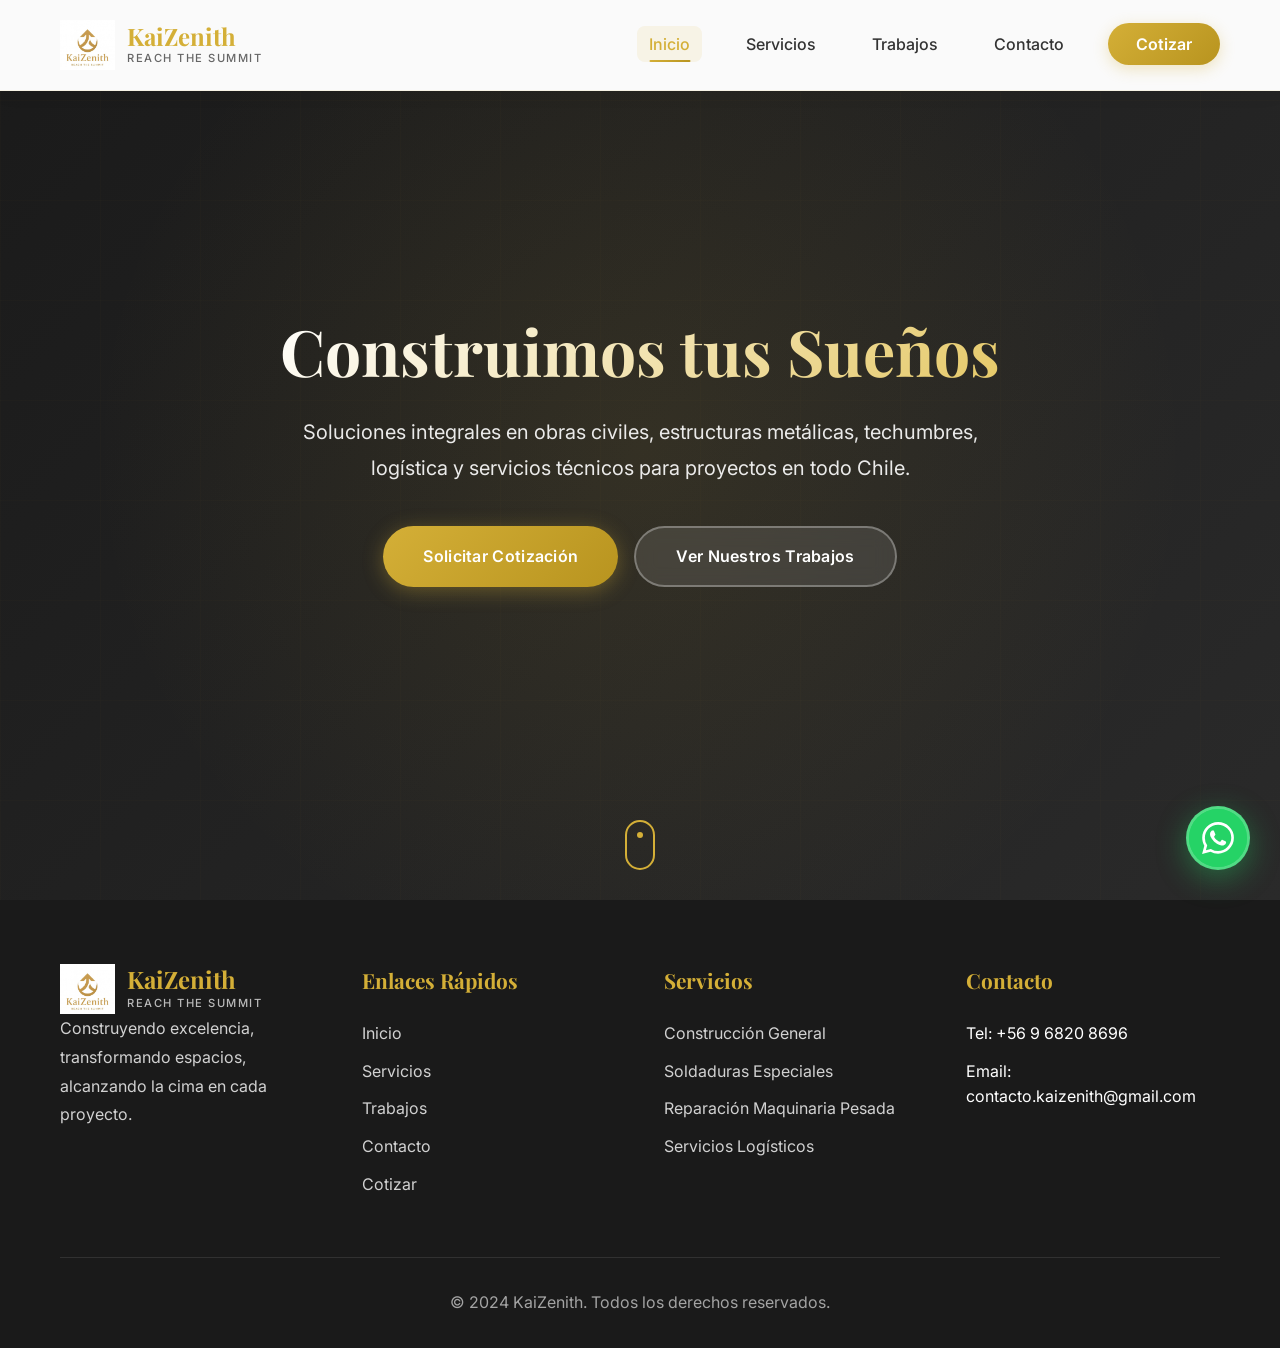
==== index.html @ ecff8c1c "Initial commit: Landing page completo para KaiZenith Spa" ====
<!DOCTYPE html>
<html lang="es">
<head>
    <meta charset="UTF-8">
    <meta name="viewport" content="width=device-width, initial-scale=1.0">
    <title>KaiZenith Spa - Inicio | REACH THE SUMMIT</title>
    <meta name="description" content="KaiZenith Spa: Expertos en construcción general, soldaduras especiales, reparación de maquinaria pesada y servicios logísticos. Alcanza la cima de la excelencia en cada proyecto.">
    <link rel="stylesheet" href="styles.css">
    <link rel="preconnect" href="https://fonts.googleapis.com">
    <link rel="preconnect" href="https://fonts.gstatic.com" crossorigin>
    <link href="https://fonts.googleapis.com/css2?family=Playfair+Display:wght@400;600;700&family=Inter:wght@300;400;500;600;700&display=swap" rel="stylesheet">
</head>
<body>
    <!-- Navegación -->
    <nav class="navbar">
        <div class="container">
            <div class="nav-content">
                <a href="index.html" class="logo-container">
                    <img src="logo.jpg" alt="KaiZenith Logo" class="logo-img">
                    <div class="logo-text">
                        <h1 class="logo-name">KaiZenith</h1>
                        <p class="logo-tagline">REACH THE SUMMIT</p>
                    </div>
                </a>
                <ul class="nav-menu" id="navMenu">
                    <li><a href="index.html" class="nav-link active">Inicio</a></li>
                    <li><a href="servicios.html" class="nav-link">Servicios</a></li>
                    <li><a href="trabajos.html" class="nav-link">Trabajos</a></li>
                    <li><a href="contacto.html" class="nav-link">Contacto</a></li>
                    <li><a href="cotizar.html" class="nav-link btn-nav">Cotizar</a></li>
                </ul>
                <button class="menu-toggle" id="menuToggle" aria-label="Toggle menu">
                    <span></span>
                    <span></span>
                    <span></span>
                </button>
            </div>
        </div>
    </nav>

    <!-- Hero Section -->
    <section id="inicio" class="hero">
        <div class="hero-overlay"></div>
        <div class="container">
            <div class="hero-content">
                <h2 class="hero-title">Construimos tus Sueños</h2>
                <p class="hero-subtitle">Soluciones integrales en obras civiles, estructuras metálicas, techumbres, logística y servicios técnicos para proyectos en todo Chile.</p>
                <div class="hero-buttons">
                    <a href="cotizar.html" class="btn btn-primary">Solicitar Cotización</a>
                    <a href="trabajos.html" class="btn btn-secondary">Ver Nuestros Trabajos</a>
                </div>
            </div>
        </div>
        <div class="scroll-indicator">
            <span></span>
        </div>
    </section>

    <!-- Footer -->
    <footer class="footer">
        <div class="container">
            <div class="footer-content">
                <div class="footer-section">
                    <a href="index.html" class="logo-container footer-logo">
                        <img src="logo.jpg" alt="KaiZenith Logo" class="logo-img">
                        <div class="logo-text">
                            <h3 class="logo-name">KaiZenith</h3>
                            <p class="logo-tagline">REACH THE SUMMIT</p>
                        </div>
                    </a>
                    <p>Construyendo excelencia, transformando espacios, alcanzando la cima en cada proyecto.</p>
                </div>
                <div class="footer-section">
                    <h4>Enlaces Rápidos</h4>
                    <ul>
                        <li><a href="index.html">Inicio</a></li>
                        <li><a href="servicios.html">Servicios</a></li>
                        <li><a href="trabajos.html">Trabajos</a></li>
                        <li><a href="contacto.html">Contacto</a></li>
                        <li><a href="cotizar.html">Cotizar</a></li>
                    </ul>
                </div>
                <div class="footer-section">
                    <h4>Servicios</h4>
                    <ul>
                        <li><a href="servicios.html">Construcción General</a></li>
                        <li><a href="servicios.html">Soldaduras Especiales</a></li>
                        <li><a href="servicios.html">Reparación Maquinaria Pesada</a></li>
                        <li><a href="servicios.html">Servicios Logísticos</a></li>
                    </ul>
                </div>
                <div class="footer-section">
                    <h4>Contacto</h4>
                    <ul>
                        <li>Tel: +56 9 6820 8696</li>
                        <li>Email: contacto.kaizenith@gmail.com</li>
                    </ul>
                </div>
            </div>
            <div class="footer-bottom">
                <p>&copy; 2024 KaiZenith. Todos los derechos reservados.</p>
            </div>
        </div>
    </footer>

    <!-- Botón flotante de WhatsApp -->
    <a href="#" id="whatsappBtn" class="whatsapp-btn" aria-label="Contactar por WhatsApp" target="_blank">
        <svg viewBox="0 0 24 24" fill="currentColor">
            <path d="M17.472 14.382c-.297-.149-1.758-.867-2.03-.967-.273-.099-.471-.148-.67.15-.197.297-.767.966-.94 1.164-.173.199-.347.223-.644.075-.297-.15-1.255-.463-2.39-1.475-.883-.788-1.48-1.761-1.653-2.059-.173-.297-.018-.458.13-.606.134-.133.298-.347.446-.52.149-.174.198-.298.298-.497.099-.198.05-.371-.025-.52-.075-.149-.669-1.612-.916-2.207-.242-.579-.487-.5-.669-.51-.173-.008-.371-.01-.57-.01-.198 0-.52.074-.792.372-.272.297-1.04 1.016-1.04 2.479 0 1.462 1.065 2.875 1.213 3.074.149.198 2.096 3.2 5.077 4.487.709.306 1.262.489 1.694.625.712.227 1.36.195 1.871.118.571-.085 1.758-.719 2.006-1.413.248-.694.248-1.289.173-1.413-.074-.124-.272-.198-.57-.347m-5.421 7.403h-.004a9.87 9.87 0 01-5.031-1.378l-.361-.214-3.741.982.998-3.648-.235-.374a9.86 9.86 0 01-1.51-5.26c.001-5.45 4.436-9.884 9.888-9.884 2.64 0 5.122 1.03 6.988 2.898a9.825 9.825 0 012.893 6.994c-.003 5.45-4.437 9.884-9.885 9.884m8.413-18.297A11.815 11.815 0 0012.05 0C5.495 0 .16 5.335.157 11.892c0 2.096.547 4.142 1.588 5.945L.057 24l6.305-1.654a11.882 11.882 0 005.683 1.448h.005c6.554 0 11.89-5.335 11.893-11.893a11.821 11.821 0 00-3.48-8.413Z"/>
        </svg>
        <span class="whatsapp-tooltip">Escríbenos por WhatsApp</span>
    </a>

    <script src="script.js"></script>
</body>
</html>
---- styles.css ----
/* ============================================
   VARIABLES Y RESET
   ============================================ */
:root {
    --color-primary: #D4AF37;
    --color-primary-dark: #B8941F;
    --color-primary-light: #E5C866;
    --color-secondary: #1a1a1a;
    --color-text: #333333;
    --color-text-light: #666666;
    --color-bg: #ffffff;
    --color-bg-light: #f8f8f8;
    --color-bg-dark: #2a2a2a;
    --color-border: #e0e0e0;
    --shadow-sm: 0 2px 8px rgba(0, 0, 0, 0.08);
    --shadow-md: 0 4px 16px rgba(0, 0, 0, 0.12);
    --shadow-lg: 0 8px 32px rgba(0, 0, 0, 0.16);
    --transition: all 0.3s cubic-bezier(0.4, 0, 0.2, 1);
    --gradient-gold: linear-gradient(135deg, #D4AF37 0%, #B8941F 100%);
    --gradient-overlay: linear-gradient(135deg, rgba(212, 175, 55, 0.95) 0%, rgba(184, 148, 31, 0.95) 100%);
}

* {
    margin: 0;
    padding: 0;
    box-sizing: border-box;
}

html {
    scroll-behavior: smooth;
}

body {
    font-family: 'Inter', -apple-system, BlinkMacSystemFont, 'Segoe UI', sans-serif;
    color: var(--color-text);
    line-height: 1.6;
    overflow-x: hidden;
}

.container {
    max-width: 1200px;
    margin: 0 auto;
    padding: 0 20px;
}

/* ============================================
   NAVEGACIÓN
   ============================================ */
.navbar {
    position: fixed;
    top: 0;
    left: 0;
    right: 0;
    background: rgba(255, 255, 255, 0.98);
    backdrop-filter: blur(20px) saturate(180%);
    -webkit-backdrop-filter: blur(20px) saturate(180%);
    box-shadow: 0 2px 20px rgba(0, 0, 0, 0.05);
    z-index: 1000;
    transition: all 0.4s cubic-bezier(0.4, 0, 0.2, 1);
    border-bottom: 1px solid rgba(212, 175, 55, 0.1);
}

.navbar.scrolled {
    box-shadow: 0 4px 30px rgba(0, 0, 0, 0.1);
    background: rgba(255, 255, 255, 0.99);
    border-bottom-color: rgba(212, 175, 55, 0.15);
}

.nav-content {
    display: flex;
    justify-content: space-between;
    align-items: center;
    padding: 1.25rem 0;
    transition: var(--transition);
}

.logo-container {
    display: flex;
    align-items: center;
    gap: 12px;
    text-decoration: none;
    color: inherit;
}

.logo-img {
    height: 50px;
    width: auto;
    object-fit: contain;
}

.logo-text {
    display: flex;
    flex-direction: column;
}

.logo-name {
    font-family: 'Playfair Display', serif;
    font-size: 1.5rem;
    font-weight: 700;
    color: var(--color-primary);
    line-height: 1.2;
    margin: 0;
}

.logo-tagline {
    font-size: 0.7rem;
    font-weight: 500;
    letter-spacing: 1.5px;
    color: var(--color-text-light);
    margin: 0;
    text-transform: uppercase;
}

.nav-menu {
    display: flex;
    list-style: none;
    gap: 2rem;
    align-items: center;
}

.nav-link {
    text-decoration: none;
    color: var(--color-text);
    font-weight: 500;
    transition: all 0.3s cubic-bezier(0.4, 0, 0.2, 1);
    position: relative;
    padding: 0.5rem 0.75rem;
    border-radius: 8px;
}

.nav-link.active {
    color: var(--color-primary);
    background: rgba(212, 175, 55, 0.1);
}

.nav-link.active::before {
    width: calc(100% - 1.5rem);
}

.nav-link::before {
    content: '';
    position: absolute;
    bottom: 0;
    left: 50%;
    transform: translateX(-50%);
    width: 0;
    height: 2px;
    background: var(--gradient-gold);
    transition: all 0.3s cubic-bezier(0.4, 0, 0.2, 1);
    border-radius: 2px;
}

.nav-link:hover {
    color: var(--color-primary);
    background: rgba(212, 175, 55, 0.05);
}

.nav-link:hover::before {
    width: calc(100% - 1.5rem);
}

.btn-nav {
    background: var(--gradient-gold);
    color: white !important;
    padding: 0.7rem 1.75rem !important;
    border-radius: 50px;
    font-weight: 600;
    box-shadow: 0 4px 15px rgba(212, 175, 55, 0.3);
    position: relative;
    overflow: hidden;
}

.btn-nav::before {
    content: '';
    position: absolute;
    top: 50%;
    left: 50%;
    width: 0;
    height: 0;
    border-radius: 50%;
    background: rgba(255, 255, 255, 0.2);
    transform: translate(-50%, -50%);
    transition: width 0.6s, height 0.6s;
}

.btn-nav:hover::before {
    width: 300px;
    height: 300px;
}

.btn-nav::after {
    display: none;
}

.btn-nav:hover {
    transform: translateY(-2px);
    box-shadow: 0 6px 25px rgba(212, 175, 55, 0.4);
}

.menu-toggle {
    display: none;
    flex-direction: column;
    gap: 6px;
    background: none;
    border: none;
    cursor: pointer;
    padding: 8px;
    border-radius: 8px;
    transition: all 0.3s ease;
}

.menu-toggle:hover {
    background: rgba(212, 175, 55, 0.1);
}

.menu-toggle.active span:nth-child(1) {
    transform: rotate(45deg) translate(8px, 8px);
}

.menu-toggle.active span:nth-child(2) {
    opacity: 0;
}

.menu-toggle.active span:nth-child(3) {
    transform: rotate(-45deg) translate(7px, -7px);
}

.menu-toggle span {
    width: 28px;
    height: 3px;
    background: var(--color-text);
    border-radius: 3px;
    transition: all 0.3s cubic-bezier(0.4, 0, 0.2, 1);
    transform-origin: center;
}

/* ============================================
   HERO SECTION
   ============================================ */
.hero {
    position: relative;
    min-height: 100vh;
    display: flex;
    align-items: center;
    justify-content: center;
    background: linear-gradient(135deg, #1a1a1a 0%, #2a2a2a 100%);
    color: white;
    text-align: center;
    padding-top: 80px;
    overflow: hidden;
}

.hero::before {
    content: '';
    position: absolute;
    top: 0;
    left: 0;
    right: 0;
    bottom: 0;
    background: url('data:image/svg+xml,<svg width="100" height="100" xmlns="http://www.w3.org/2000/svg"><defs><pattern id="grid" width="100" height="100" patternUnits="userSpaceOnUse"><path d="M 100 0 L 0 0 0 100" fill="none" stroke="rgba(212,175,55,0.1)" stroke-width="1"/></pattern></defs><rect width="100" height="100" fill="url(%23grid)"/></svg>');
    opacity: 0.3;
}

.hero-overlay {
    position: absolute;
    top: 0;
    left: 0;
    right: 0;
    bottom: 0;
    background: radial-gradient(circle at center, rgba(212, 175, 55, 0.1) 0%, transparent 70%);
}

.hero-content {
    position: relative;
    z-index: 2;
    max-width: 800px;
    padding: 2rem;
}

.hero-title {
    font-family: 'Playfair Display', serif;
    font-size: clamp(2.5rem, 5vw, 4.5rem);
    font-weight: 700;
    margin-bottom: 1.5rem;
    background: linear-gradient(135deg, #ffffff 0%, var(--color-primary-light) 100%);
    -webkit-background-clip: text;
    -webkit-text-fill-color: transparent;
    background-clip: text;
    line-height: 1.2;
}

.hero-subtitle {
    font-size: clamp(1rem, 2vw, 1.25rem);
    margin-bottom: 2.5rem;
    color: rgba(255, 255, 255, 0.9);
    line-height: 1.8;
}

.hero-buttons {
    display: flex;
    gap: 1rem;
    justify-content: center;
    flex-wrap: wrap;
}

.scroll-indicator {
    position: absolute;
    bottom: 30px;
    left: 50%;
    transform: translateX(-50%);
    z-index: 2;
}

.scroll-indicator span {
    display: block;
    width: 30px;
    height: 50px;
    border: 2px solid var(--color-primary);
    border-radius: 25px;
    position: relative;
}

.scroll-indicator span::before {
    content: '';
    position: absolute;
    top: 10px;
    left: 50%;
    transform: translateX(-50%);
    width: 6px;
    height: 6px;
    background: var(--color-primary);
    border-radius: 50%;
    animation: scroll 2s infinite;
}

@keyframes scroll {
    0% {
        opacity: 1;
        transform: translateX(-50%) translateY(0);
    }
    100% {
        opacity: 0;
        transform: translateX(-50%) translateY(20px);
    }
}

/* ============================================
   BOTONES
   ============================================ */
.btn {
    display: inline-flex;
    align-items: center;
    justify-content: center;
    gap: 0.5rem;
    padding: 1rem 2.5rem;
    border-radius: 50px;
    text-decoration: none;
    font-weight: 600;
    transition: all 0.4s cubic-bezier(0.4, 0, 0.2, 1);
    border: none;
    cursor: pointer;
    font-size: 1rem;
    font-family: inherit;
    position: relative;
    overflow: hidden;
    letter-spacing: 0.3px;
}

.btn-primary {
    background: var(--gradient-gold);
    color: white;
    box-shadow: 0 4px 20px rgba(212, 175, 55, 0.35);
}

.btn-primary::before {
    content: '';
    position: absolute;
    top: 50%;
    left: 50%;
    width: 0;
    height: 0;
    border-radius: 50%;
    background: rgba(255, 255, 255, 0.25);
    transform: translate(-50%, -50%);
    transition: width 0.6s, height 0.6s;
}

.btn-primary:hover::before {
    width: 400px;
    height: 400px;
}

.btn-primary:hover {
    transform: translateY(-4px);
    box-shadow: 0 8px 30px rgba(212, 175, 55, 0.45);
}

.btn-primary:active {
    transform: translateY(-2px);
    box-shadow: 0 4px 20px rgba(212, 175, 55, 0.35);
}

.btn-secondary {
    background: rgba(255, 255, 255, 0.1);
    color: white;
    border: 2px solid rgba(255, 255, 255, 0.3);
    backdrop-filter: blur(10px);
}

.btn-secondary::before {
    content: '';
    position: absolute;
    top: 0;
    left: -100%;
    width: 100%;
    height: 100%;
    background: linear-gradient(90deg, transparent, rgba(255, 255, 255, 0.2), transparent);
    transition: left 0.5s;
}

.btn-secondary:hover::before {
    left: 100%;
}

.btn-secondary:hover {
    background: rgba(255, 255, 255, 0.95);
    color: var(--color-secondary);
    border-color: white;
    transform: translateY(-3px);
    box-shadow: 0 8px 25px rgba(0, 0, 0, 0.15);
}

/* ============================================
   SECCIONES GENERALES
   ============================================ */
section {
    padding: 5rem 0;
}

.section-header {
    text-align: center;
    margin-bottom: 4rem;
}

.section-title {
    font-family: 'Playfair Display', serif;
    font-size: clamp(2rem, 4vw, 3rem);
    font-weight: 700;
    color: var(--color-secondary);
    margin-bottom: 1rem;
    position: relative;
    display: inline-block;
}

.section-title::after {
    content: '';
    position: absolute;
    bottom: -10px;
    left: 50%;
    transform: translateX(-50%);
    width: 60px;
    height: 4px;
    background: var(--gradient-gold);
    border-radius: 2px;
}

.section-subtitle {
    font-size: 1.1rem;
    color: var(--color-text-light);
    max-width: 600px;
    margin: 1.5rem auto 0;
}

/* ============================================
   SERVICIOS
   ============================================ */
.servicios {
    background: var(--color-bg-light);
}

.servicios-grid {
    display: grid;
    grid-template-columns: repeat(auto-fit, minmax(300px, 1fr));
    gap: 2rem;
}

.servicio-card {
    background: white;
    padding: 2.5rem;
    border-radius: 20px;
    text-align: center;
    transition: all 0.4s cubic-bezier(0.4, 0, 0.2, 1);
    box-shadow: 0 2px 15px rgba(0, 0, 0, 0.08);
    border: 1px solid rgba(212, 175, 55, 0.1);
    position: relative;
    overflow: hidden;
}

.servicio-card::before {
    content: '';
    position: absolute;
    top: 0;
    left: 0;
    right: 0;
    height: 4px;
    background: var(--gradient-gold);
    transform: scaleX(0);
    transform-origin: left;
    transition: transform 0.4s cubic-bezier(0.4, 0, 0.2, 1);
}

.servicio-card:hover::before {
    transform: scaleX(1);
}

.servicio-card:hover {
    transform: translateY(-10px) scale(1.02);
    box-shadow: 0 12px 40px rgba(212, 175, 55, 0.2);
    border-color: var(--color-primary);
}

.servicio-icon {
    width: 90px;
    height: 90px;
    margin: 0 auto 1.5rem;
    background: var(--gradient-gold);
    border-radius: 50%;
    display: flex;
    align-items: center;
    justify-content: center;
    color: white;
    box-shadow: 0 8px 25px rgba(212, 175, 55, 0.3);
    transition: all 0.4s cubic-bezier(0.4, 0, 0.2, 1);
    position: relative;
}

.servicio-card:hover .servicio-icon {
    transform: scale(1.1) rotate(5deg);
    box-shadow: 0 12px 35px rgba(212, 175, 55, 0.4);
}

.servicio-icon svg {
    width: 40px;
    height: 40px;
}

.servicio-card h3 {
    font-family: 'Playfair Display', serif;
    font-size: 1.5rem;
    margin-bottom: 1rem;
    color: var(--color-secondary);
}

.servicio-card p {
    color: var(--color-text-light);
    line-height: 1.8;
}

/* ============================================
   TRABAJOS / GALERÍA
   ============================================ */
.trabajos {
    background: white;
}

.gallery-filters {
    display: flex;
    justify-content: center;
    gap: 1rem;
    margin-bottom: 3rem;
    flex-wrap: wrap;
}

.filter-btn {
    padding: 0.875rem 2rem;
    background: white;
    border: 2px solid var(--color-border);
    border-radius: 50px;
    font-weight: 500;
    cursor: pointer;
    transition: all 0.3s cubic-bezier(0.4, 0, 0.2, 1);
    color: var(--color-text);
    font-family: inherit;
    font-size: 0.95rem;
    position: relative;
    overflow: hidden;
}

.filter-btn::before {
    content: '';
    position: absolute;
    top: 50%;
    left: 50%;
    width: 0;
    height: 0;
    border-radius: 50%;
    background: var(--gradient-gold);
    transform: translate(-50%, -50%);
    transition: width 0.4s, height 0.4s;
    z-index: -1;
}

.filter-btn:hover::before,
.filter-btn.active::before {
    width: 300px;
    height: 300px;
}

.filter-btn:hover,
.filter-btn.active {
    border-color: var(--color-primary);
    color: white;
    transform: translateY(-3px);
    box-shadow: 0 6px 20px rgba(212, 175, 55, 0.3);
}

.gallery-grid {
    display: grid;
    grid-template-columns: repeat(auto-fill, minmax(320px, 1fr));
    gap: 1.5rem;
}

.gallery-item {
    position: relative;
    aspect-ratio: 4/3;
    border-radius: 16px;
    overflow: hidden;
    cursor: pointer;
    box-shadow: 0 4px 20px rgba(0, 0, 0, 0.1);
    transition: all 0.4s cubic-bezier(0.4, 0, 0.2, 1);
    border: 2px solid transparent;
}

.gallery-item:hover {
    transform: translateY(-8px) scale(1.02);
    box-shadow: 0 12px 40px rgba(212, 175, 55, 0.25);
    border-color: var(--color-primary);
}

.gallery-item img {
    width: 100%;
    height: 100%;
    object-fit: cover;
    transition: var(--transition);
}

.gallery-item:hover img {
    transform: scale(1.1);
}

.gallery-image-placeholder {
    width: 100%;
    height: 100%;
    background: linear-gradient(135deg, #f5f5f5 0%, #e8e8e8 100%);
    display: flex;
    flex-direction: column;
    align-items: center;
    justify-content: center;
    color: var(--color-text-light);
    text-align: center;
    padding: 2rem;
    border: 2px dashed rgba(212, 175, 55, 0.3);
    transition: all 0.3s ease;
}

.gallery-item:hover .gallery-image-placeholder {
    border-color: rgba(212, 175, 55, 0.5);
    background: linear-gradient(135deg, #fafafa 0%, #f0f0f0 100%);
}

.gallery-image-placeholder p {
    font-weight: 600;
    margin-bottom: 0.5rem;
    color: var(--color-text);
}

.gallery-image-placeholder small {
    font-size: 0.85rem;
}

.gallery-overlay {
    position: absolute;
    top: 0;
    left: 0;
    right: 0;
    bottom: 0;
    background: linear-gradient(135deg, rgba(212, 175, 55, 0.95) 0%, rgba(184, 148, 31, 0.95) 100%);
    display: flex;
    flex-direction: column;
    align-items: center;
    justify-content: center;
    opacity: 0;
    transition: all 0.4s cubic-bezier(0.4, 0, 0.2, 1);
    color: white;
    text-align: center;
    padding: 2rem;
    backdrop-filter: blur(2px);
}

.gallery-item:hover .gallery-overlay {
    opacity: 1;
}

.gallery-overlay h4 {
    font-family: 'Playfair Display', serif;
    font-size: 1.5rem;
    margin-bottom: 0.5rem;
}

.gallery-overlay p {
    font-size: 1rem;
    opacity: 0.9;
}

/* ============================================
   MODAL
   ============================================ */
.modal {
    display: none;
    position: fixed;
    z-index: 2000;
    left: 0;
    top: 0;
    width: 100%;
    height: 100%;
    background: rgba(0, 0, 0, 0.95);
    backdrop-filter: blur(5px);
}

.modal.active {
    display: flex;
    align-items: center;
    justify-content: center;
}

.modal-content {
    max-width: 90%;
    max-height: 90%;
    object-fit: contain;
    border-radius: 8px;
    animation: modalFadeIn 0.3s ease;
}

@keyframes modalFadeIn {
    from {
        opacity: 0;
        transform: scale(0.9);
    }
    to {
        opacity: 1;
        transform: scale(1);
    }
}

.modal-close {
    position: absolute;
    top: 30px;
    right: 40px;
    color: white;
    font-size: 3rem;
    font-weight: 300;
    cursor: pointer;
    transition: var(--transition);
    z-index: 2001;
    width: 50px;
    height: 50px;
    display: flex;
    align-items: center;
    justify-content: center;
    border-radius: 50%;
    background: rgba(255, 255, 255, 0.1);
}

.modal-close:hover {
    background: rgba(255, 255, 255, 0.2);
    transform: rotate(90deg);
}

.modal-caption {
    position: absolute;
    bottom: 30px;
    left: 50%;
    transform: translateX(-50%);
    color: white;
    font-size: 1.1rem;
    text-align: center;
    background: rgba(0, 0, 0, 0.5);
    padding: 0.75rem 1.5rem;
    border-radius: 50px;
}

/* ============================================
   FORMULARIOS
   ============================================ */
.cotizar,
.contacto {
    background: var(--color-bg-light);
}

.form-container {
    max-width: 800px;
    margin: 0 auto;
    background: white;
    padding: 3.5rem;
    border-radius: 24px;
    box-shadow: 0 8px 40px rgba(0, 0, 0, 0.1);
    border: 1px solid rgba(212, 175, 55, 0.1);
    position: relative;
    overflow: hidden;
}

.form-container::before {
    content: '';
    position: absolute;
    top: 0;
    left: 0;
    right: 0;
    height: 5px;
    background: var(--gradient-gold);
}

.form-header {
    text-align: center;
    margin-bottom: 2.5rem;
}

.form {
    display: flex;
    flex-direction: column;
    gap: 1.5rem;
}

.form-row {
    display: grid;
    grid-template-columns: repeat(auto-fit, minmax(250px, 1fr));
    gap: 1.5rem;
}

.form-group {
    display: flex;
    flex-direction: column;
}

.form-group label {
    margin-bottom: 0.5rem;
    font-weight: 600;
    color: var(--color-secondary);
    font-size: 0.95rem;
}

.form-group input,
.form-group select,
.form-group textarea {
    padding: 1rem 1.5rem;
    border: 2px solid var(--color-border);
    border-radius: 12px;
    font-family: inherit;
    font-size: 1rem;
    transition: all 0.3s cubic-bezier(0.4, 0, 0.2, 1);
    background: #fafafa;
    color: var(--color-text);
}

.form-group input:hover,
.form-group select:hover,
.form-group textarea:hover {
    border-color: rgba(212, 175, 55, 0.3);
    background: white;
}

.form-group input:focus,
.form-group select:focus,
.form-group textarea:focus {
    outline: none;
    border-color: var(--color-primary);
    background: white;
    box-shadow: 0 0 0 4px rgba(212, 175, 55, 0.1), 0 4px 15px rgba(212, 175, 55, 0.1);
    transform: translateY(-2px);
}

.form-group textarea {
    resize: vertical;
    min-height: 120px;
}

.btn-submit {
    width: 100%;
    margin-top: 1.5rem;
    padding: 1.25rem 2rem;
    font-size: 1.1rem;
    font-weight: 700;
    letter-spacing: 0.5px;
    text-transform: uppercase;
    box-shadow: 0 6px 25px rgba(212, 175, 55, 0.35);
}

.btn-submit:hover {
    transform: translateY(-4px);
    box-shadow: 0 10px 35px rgba(212, 175, 55, 0.45);
}

/* ============================================
   CONTACTO
   ============================================ */
.contacto-grid {
    display: grid;
    grid-template-columns: 1fr 1.2fr;
    gap: 4rem;
    align-items: start;
}

.contacto-info {
    background: white;
    padding: 3.5rem;
    border-radius: 24px;
    box-shadow: 0 8px 40px rgba(0, 0, 0, 0.1);
    border: 1px solid rgba(212, 175, 55, 0.1);
    position: relative;
    overflow: hidden;
}

.contacto-info::before {
    content: '';
    position: absolute;
    top: 0;
    left: 0;
    right: 0;
    height: 5px;
    background: var(--gradient-gold);
}

.contacto-details {
    margin-top: 2.5rem;
    display: flex;
    flex-direction: column;
    gap: 2rem;
}

.contacto-item {
    display: flex;
    gap: 1.5rem;
    align-items: flex-start;
}

.contacto-icon {
    width: 60px;
    height: 60px;
    background: var(--gradient-gold);
    border-radius: 16px;
    display: flex;
    align-items: center;
    justify-content: center;
    color: white;
    flex-shrink: 0;
    box-shadow: 0 6px 20px rgba(212, 175, 55, 0.3);
    transition: all 0.3s cubic-bezier(0.4, 0, 0.2, 1);
}

.contacto-item:hover .contacto-icon {
    transform: scale(1.1) rotate(5deg);
    box-shadow: 0 8px 25px rgba(212, 175, 55, 0.4);
}

.contacto-icon svg {
    width: 24px;
    height: 24px;
}

.contacto-item h4 {
    font-family: 'Playfair Display', serif;
    font-size: 1.2rem;
    margin-bottom: 0.5rem;
    color: var(--color-secondary);
}

.contacto-item p {
    color: var(--color-text-light);
    margin: 0;
}

/* ============================================
   FOOTER
   ============================================ */
.footer {
    background: var(--color-secondary);
    color: white;
    padding: 4rem 0 2rem;
}

.footer-content {
    display: grid;
    grid-template-columns: repeat(auto-fit, minmax(250px, 1fr));
    gap: 3rem;
    margin-bottom: 3rem;
}

.footer-section h4 {
    font-family: 'Playfair Display', serif;
    font-size: 1.3rem;
    margin-bottom: 1.5rem;
    color: var(--color-primary);
}

.footer-section p {
    color: rgba(255, 255, 255, 0.8);
    line-height: 1.8;
}

.footer-section ul {
    list-style: none;
}

.footer-section ul li {
    margin-bottom: 0.75rem;
}

.footer-section ul li a {
    color: rgba(255, 255, 255, 0.8);
    text-decoration: none;
    transition: var(--transition);
}

.footer-section ul li a:hover {
    color: var(--color-primary);
    padding-left: 5px;
}

.footer-logo .logo-name {
    color: var(--color-primary);
}

.footer-logo .logo-tagline {
    color: rgba(255, 255, 255, 0.7);
}

.footer-bottom {
    text-align: center;
    padding-top: 2rem;
    border-top: 1px solid rgba(255, 255, 255, 0.1);
    color: rgba(255, 255, 255, 0.6);
}

/* ============================================
   WHATSAPP BUTTON
   ============================================ */
.whatsapp-btn {
    position: fixed;
    bottom: 30px;
    right: 30px;
    width: 64px;
    height: 64px;
    background: #25D366;
    border-radius: 50%;
    display: flex;
    align-items: center;
    justify-content: center;
    box-shadow: 0 8px 30px rgba(37, 211, 102, 0.4);
    z-index: 999;
    transition: all 0.4s cubic-bezier(0.4, 0, 0.2, 1);
    text-decoration: none;
    color: white;
    border: 3px solid rgba(255, 255, 255, 0.2);
}

.whatsapp-btn::before {
    content: '';
    position: absolute;
    width: 100%;
    height: 100%;
    border-radius: 50%;
    background: #25D366;
    animation: pulse 2s infinite;
    z-index: -1;
}

@keyframes pulse {
    0% {
        transform: scale(1);
        opacity: 1;
    }
    100% {
        transform: scale(1.5);
        opacity: 0;
    }
}

.whatsapp-btn:hover {
    transform: scale(1.15) rotate(5deg);
    box-shadow: 0 12px 40px rgba(37, 211, 102, 0.5);
    border-color: rgba(255, 255, 255, 0.4);
}

.whatsapp-btn svg {
    width: 32px;
    height: 32px;
}

.whatsapp-tooltip {
    position: absolute;
    right: 70px;
    background: var(--color-secondary);
    color: white;
    padding: 0.5rem 1rem;
    border-radius: 8px;
    font-size: 0.85rem;
    white-space: nowrap;
    opacity: 0;
    pointer-events: none;
    transition: var(--transition);
}

.whatsapp-btn:hover .whatsapp-tooltip {
    opacity: 1;
    right: 75px;
}

.whatsapp-tooltip::after {
    content: '';
    position: absolute;
    right: -5px;
    top: 50%;
    transform: translateY(-50%);
    border: 5px solid transparent;
    border-left-color: var(--color-secondary);
}

/* ============================================
   RESPONSIVE
   ============================================ */
@media (max-width: 768px) {
    .menu-toggle {
        display: flex;
    }

    .nav-menu {
        position: fixed;
        top: 80px;
        left: -100%;
        flex-direction: column;
        background: rgba(255, 255, 255, 0.98);
        backdrop-filter: blur(20px);
        width: 100%;
        padding: 2rem;
        box-shadow: 0 8px 40px rgba(0, 0, 0, 0.15);
        transition: all 0.4s cubic-bezier(0.4, 0, 0.2, 1);
        gap: 0.5rem;
        border-top: 1px solid rgba(212, 175, 55, 0.1);
    }

    .nav-menu.active {
        left: 0;
    }
    
    .nav-menu .nav-link {
        padding: 1rem 1.5rem;
        border-radius: 12px;
        width: 100%;
        text-align: center;
    }
    
    .nav-menu .btn-nav {
        width: 100%;
        justify-content: center;
    }

    .hero-buttons {
        flex-direction: column;
    }

    .hero-buttons .btn {
        width: 100%;
    }

    .servicios-grid {
        grid-template-columns: 1fr;
    }

    .gallery-grid {
        grid-template-columns: 1fr;
    }

    .contacto-grid {
        grid-template-columns: 1fr;
    }

    .form-row {
        grid-template-columns: 1fr;
    }

    .form-container {
        padding: 2rem 1.5rem;
    }

    .footer-content {
        grid-template-columns: 1fr;
        gap: 2rem;
    }

    .whatsapp-btn {
        width: 55px;
        height: 55px;
        bottom: 20px;
        right: 20px;
    }

    .whatsapp-btn svg {
        width: 28px;
        height: 28px;
    }

    section {
        padding: 3rem 0;
    }
}

@media (max-width: 480px) {
    .logo-name {
        font-size: 1.2rem;
    }

    .logo-tagline {
        font-size: 0.6rem;
    }

    .hero-title {
        font-size: 2rem;
    }

    .section-title {
        font-size: 1.75rem;
    }

    .form-container {
        padding: 1.5rem 1rem;
    }
}

/* ============================================
   ANIMACIONES Y EFECTOS
   ============================================ */
@keyframes fadeInUp {
    from {
        opacity: 0;
        transform: translateY(30px);
    }
    to {
        opacity: 1;
        transform: translateY(0);
    }
}

.fade-in-up {
    animation: fadeInUp 0.6s ease-out;
}

/* Smooth scroll behavior */
@media (prefers-reduced-motion: no-preference) {
    html {
        scroll-behavior: smooth;
    }
}
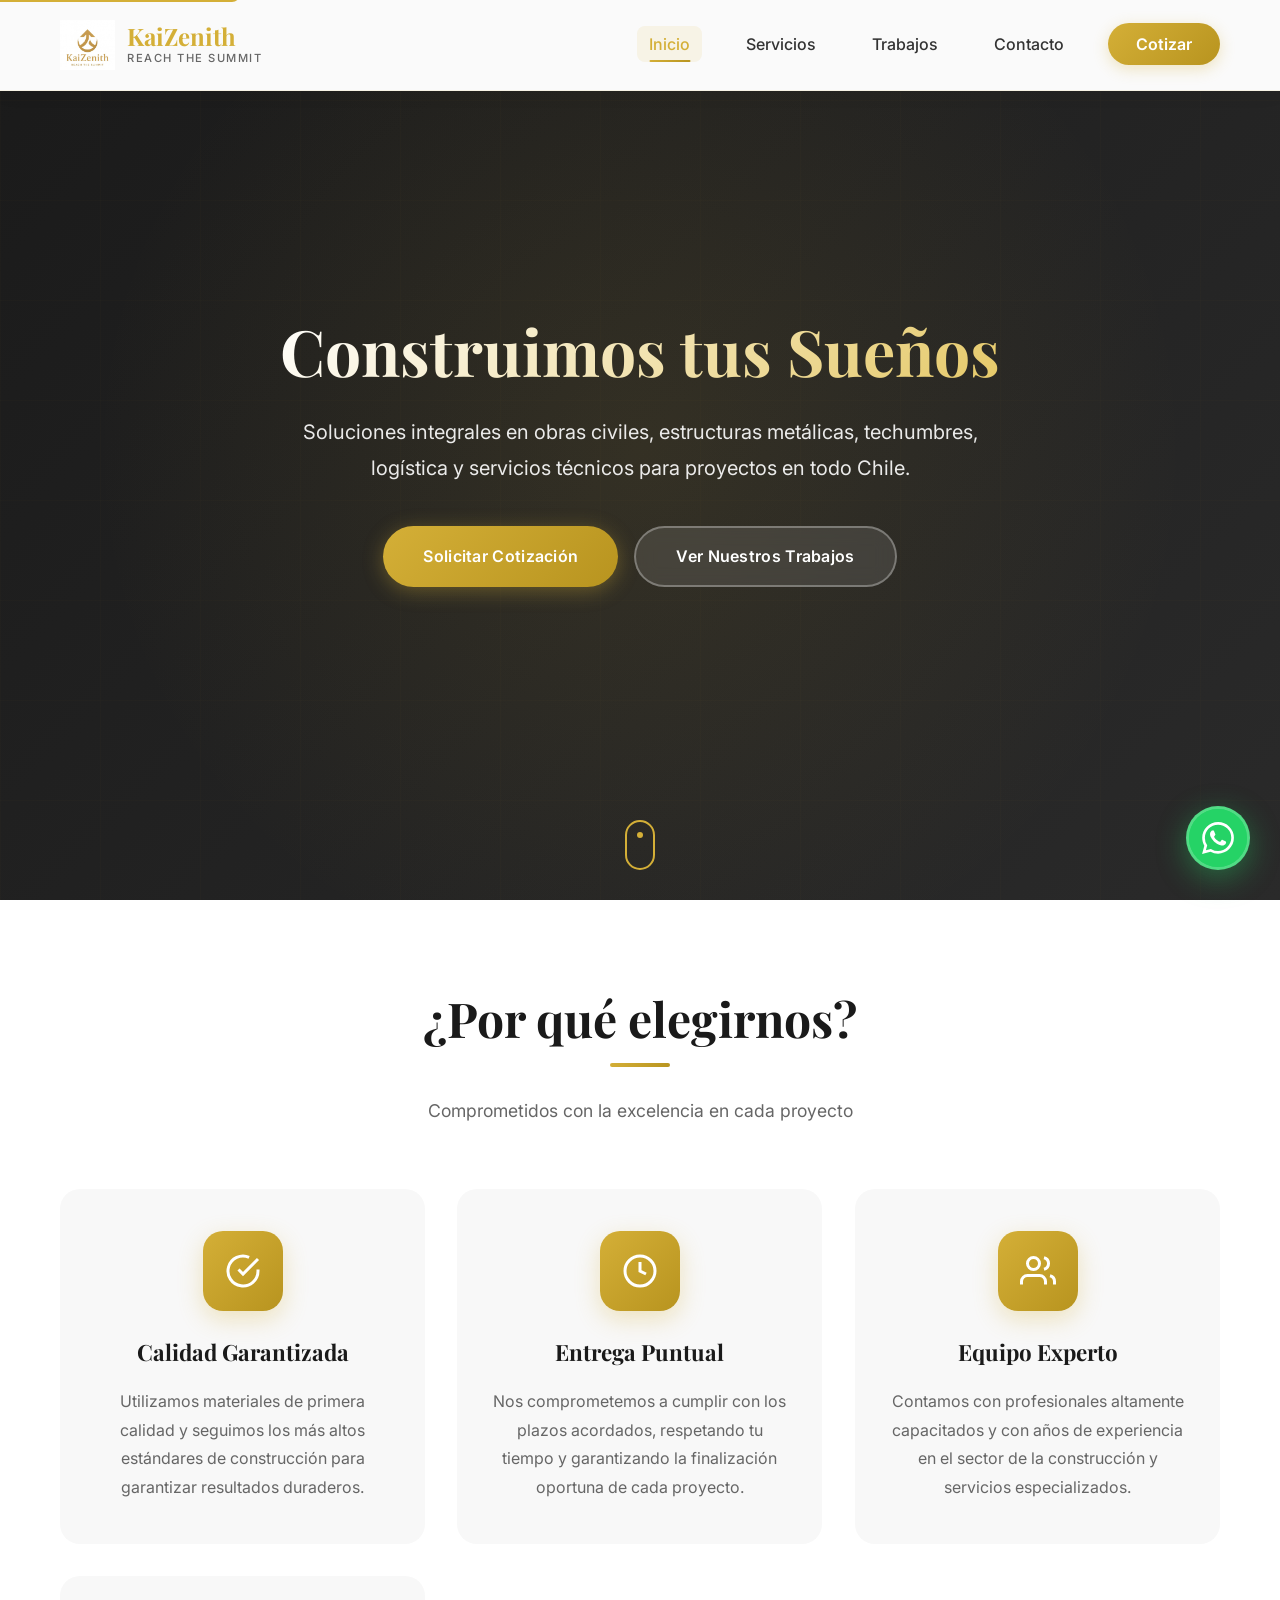
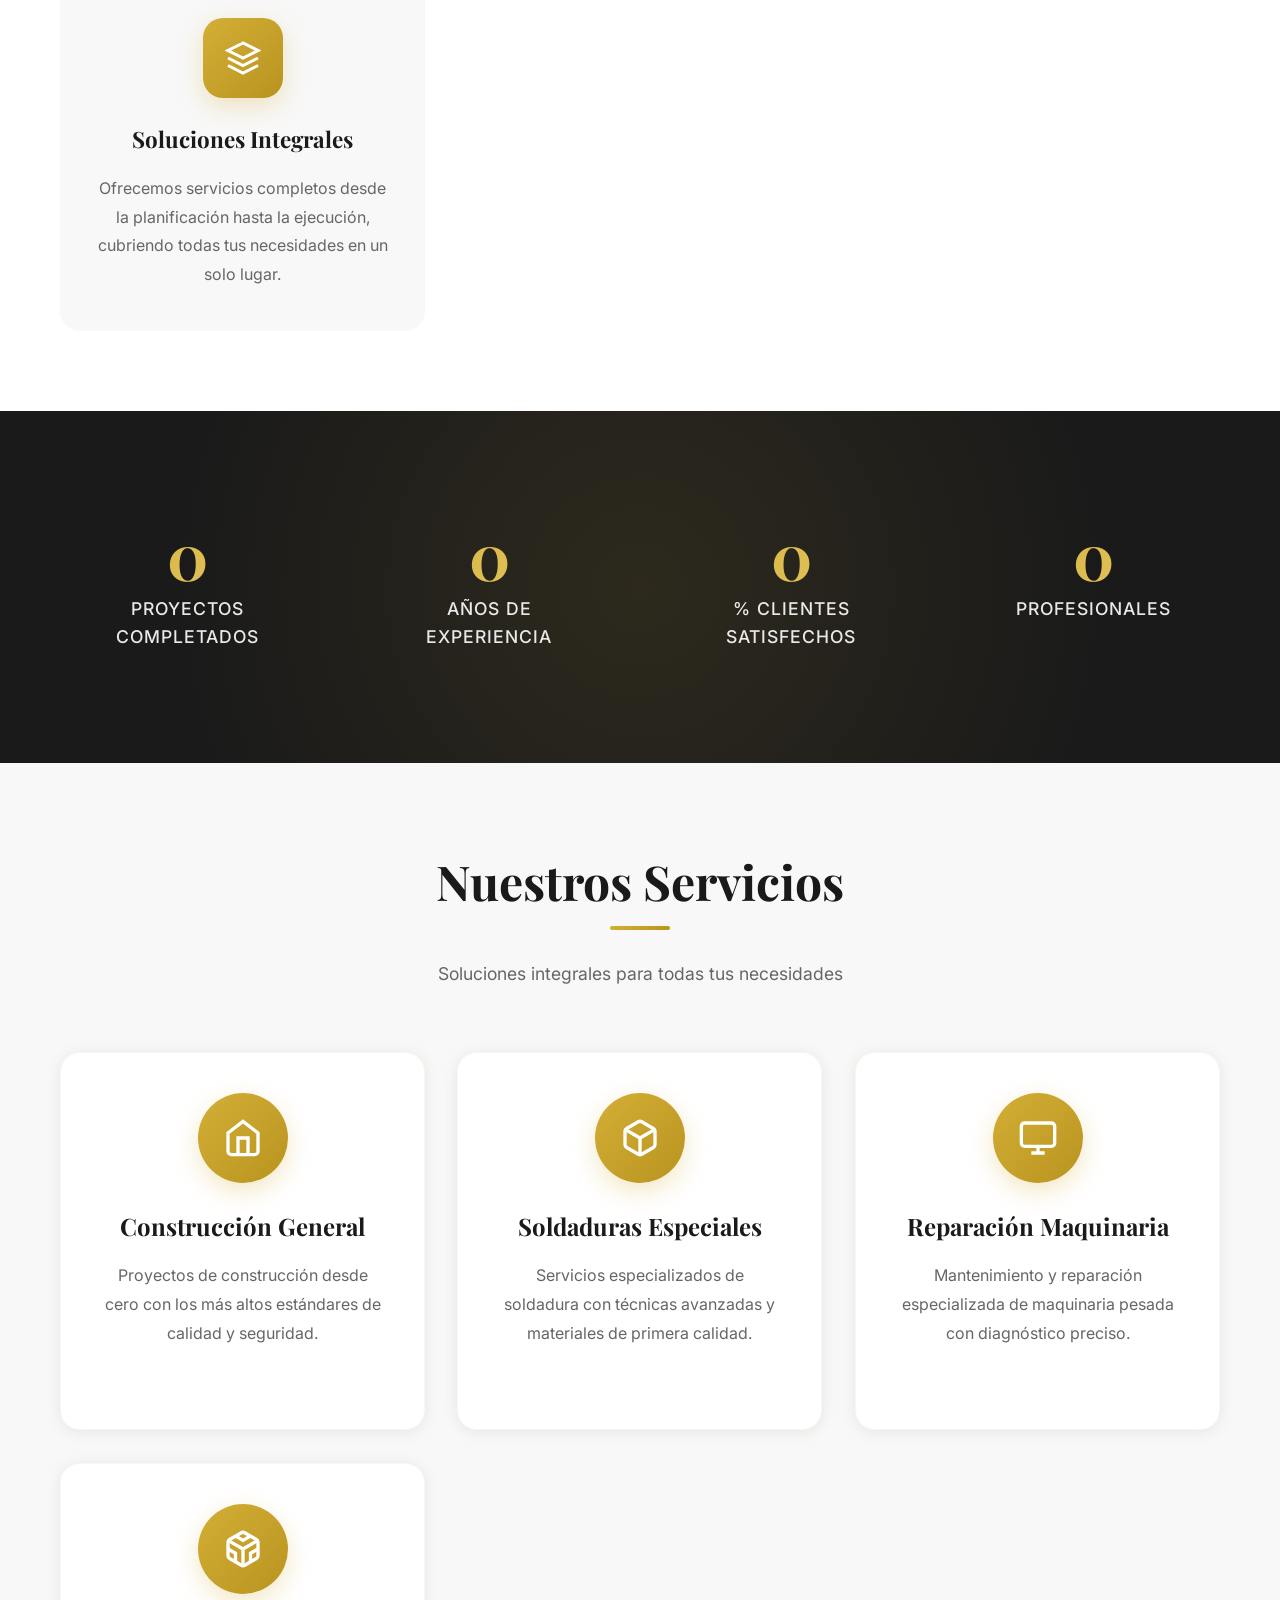
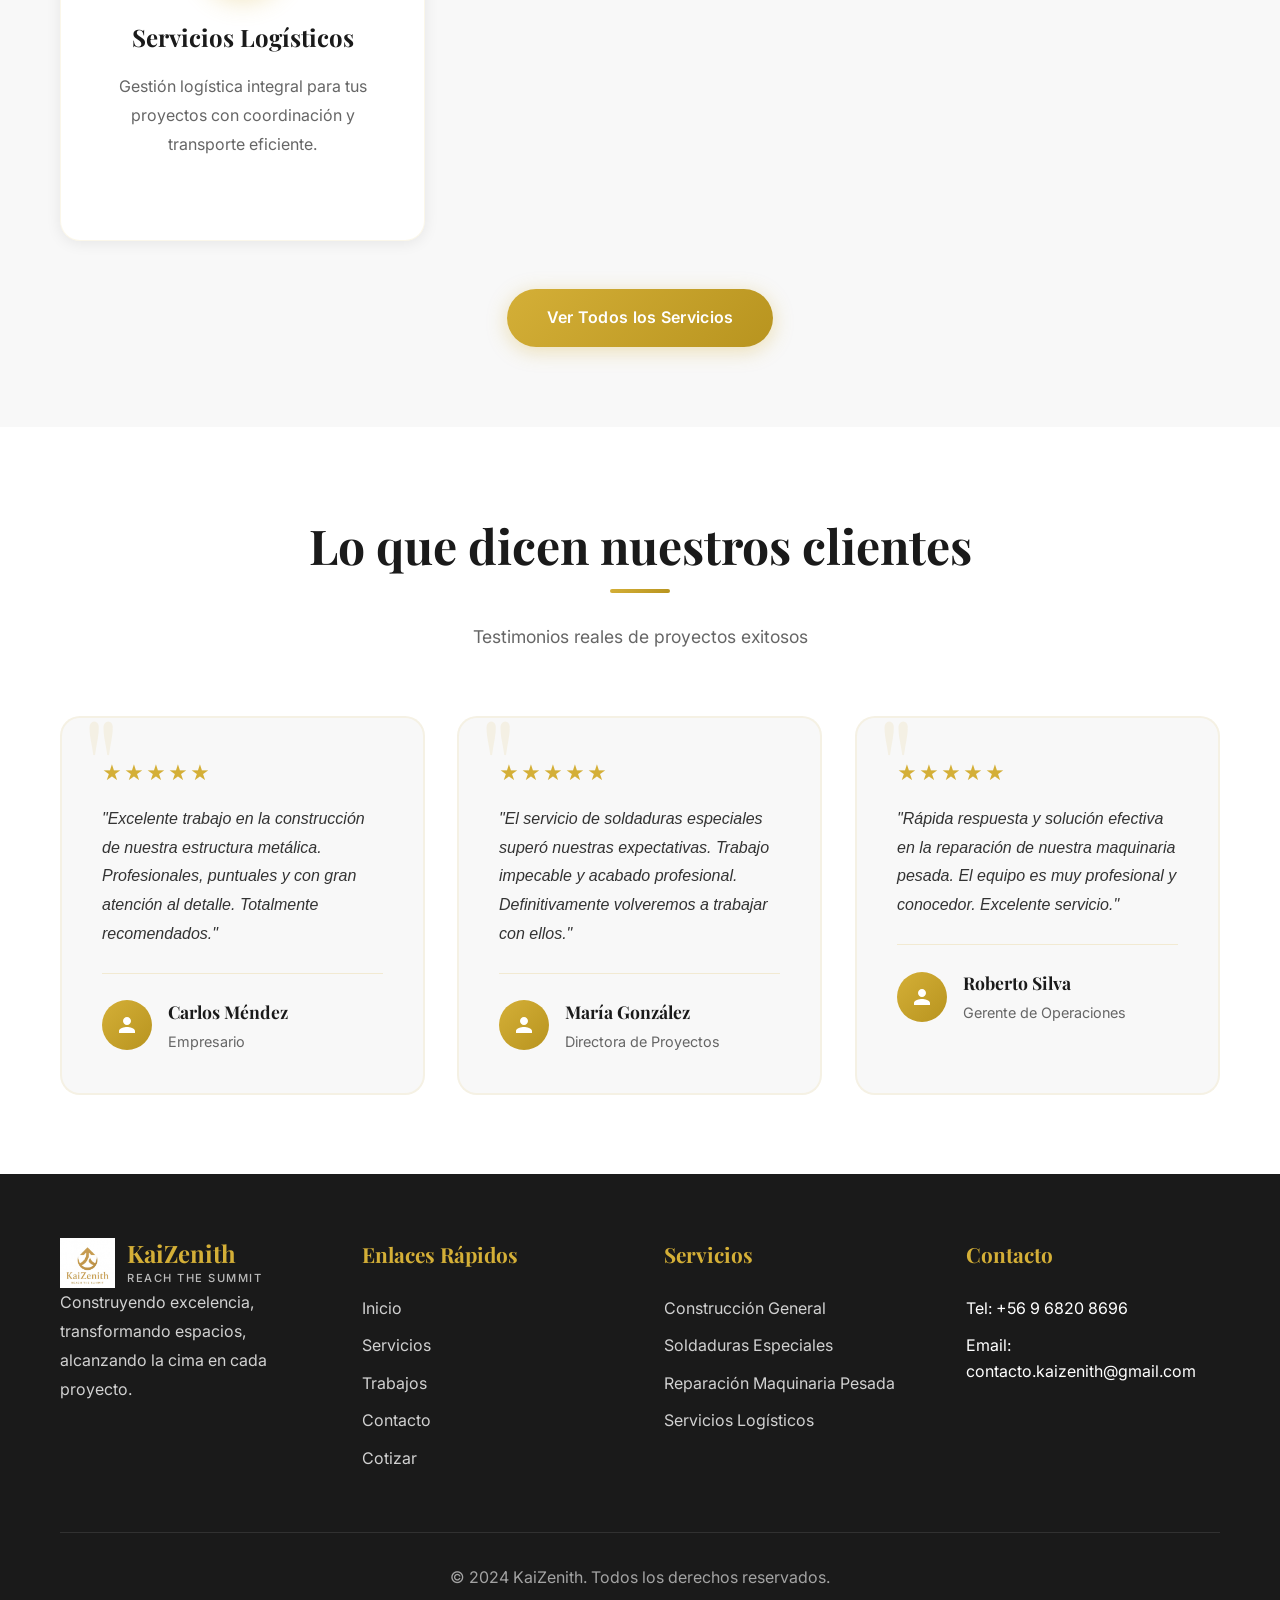
==== commit 7941b635: "Update gallery with organized project photos and image assets. Integrates the full imagenes structur" ====
--- a/index.html
+++ b/index.html
@@ -3,20 +3,29 @@
 <head>
     <meta charset="UTF-8">
     <meta name="viewport" content="width=device-width, initial-scale=1.0">
-    <title>KaiZenith Spa - Inicio | REACH THE SUMMIT</title>
-    <meta name="description" content="KaiZenith Spa: Expertos en construcción general, soldaduras especiales, reparación de maquinaria pesada y servicios logísticos. Alcanza la cima de la excelencia en cada proyecto.">
+    <title>KaiZenith - Inicio | REACH THE SUMMIT</title>
+    <meta name="description" content="KaiZenith: Expertos en construcción general, soldaduras especiales, reparación de maquinaria pesada y servicios logísticos. Alcanza la cima de la excelencia en cada proyecto.">
+    <meta property="og:title" content="KaiZenith - Construcción y Servicios Especializados">
+    <meta property="og:description" content="Expertos en construcción general, soldaduras especiales, reparación de maquinaria pesada y servicios logísticos en Chile.">
+    <meta property="og:type" content="website">
+    <meta property="og:image" content="logo.jpg">
+    <meta name="keywords" content="construcción, soldaduras, maquinaria pesada, servicios logísticos, Chile, Las Condes">
+    <meta name="author" content="KaiZenith">
+    <meta name="robots" content="index, follow">
+    <link rel="icon" type="image/jpeg" href="logo.jpg">
     <link rel="stylesheet" href="styles.css">
     <link rel="preconnect" href="https://fonts.googleapis.com">
     <link rel="preconnect" href="https://fonts.gstatic.com" crossorigin>
     <link href="https://fonts.googleapis.com/css2?family=Playfair+Display:wght@400;600;700&family=Inter:wght@300;400;500;600;700&display=swap" rel="stylesheet">
 </head>
 <body>
+    <a href="#inicio" class="skip-link">Saltar al contenido principal</a>
     <!-- Navegación -->
     <nav class="navbar">
         <div class="container">
             <div class="nav-content">
-                <a href="index.html" class="logo-container">
-                    <img src="logo.jpg" alt="KaiZenith Logo" class="logo-img">
+                <a href="index.html" class="logo-container" aria-label="KaiZenith - Ir al inicio">
+                    <img src="logo.jpg" alt="KaiZenith Logo - Empresa de construcción y servicios especializados" class="logo-img">
                     <div class="logo-text">
                         <h1 class="logo-name">KaiZenith</h1>
                         <p class="logo-tagline">REACH THE SUMMIT</p>
@@ -56,6 +65,207 @@
         </div>
     </section>
 
+    <!-- Por qué elegirnos -->
+    <section class="por-que-elegirnos">
+        <div class="container">
+            <div class="section-header">
+                <h2 class="section-title">¿Por qué elegirnos?</h2>
+                <p class="section-subtitle">Comprometidos con la excelencia en cada proyecto</p>
+            </div>
+            <div class="features-grid">
+                <div class="feature-card">
+                    <div class="feature-icon">
+                        <svg viewBox="0 0 24 24" fill="none" stroke="currentColor" stroke-width="2">
+                            <path d="M22 11.08V12a10 10 0 1 1-5.93-9.14"></path>
+                            <polyline points="22 4 12 14.01 9 11.01"></polyline>
+                        </svg>
+                    </div>
+                    <h3>Calidad Garantizada</h3>
+                    <p>Utilizamos materiales de primera calidad y seguimos los más altos estándares de construcción para garantizar resultados duraderos.</p>
+                </div>
+                <div class="feature-card">
+                    <div class="feature-icon">
+                        <svg viewBox="0 0 24 24" fill="none" stroke="currentColor" stroke-width="2">
+                            <circle cx="12" cy="12" r="10"></circle>
+                            <polyline points="12 6 12 12 16 14"></polyline>
+                        </svg>
+                    </div>
+                    <h3>Entrega Puntual</h3>
+                    <p>Nos comprometemos a cumplir con los plazos acordados, respetando tu tiempo y garantizando la finalización oportuna de cada proyecto.</p>
+                </div>
+                <div class="feature-card">
+                    <div class="feature-icon">
+                        <svg viewBox="0 0 24 24" fill="none" stroke="currentColor" stroke-width="2">
+                            <path d="M17 21v-2a4 4 0 0 0-4-4H5a4 4 0 0 0-4 4v2"></path>
+                            <circle cx="9" cy="7" r="4"></circle>
+                            <path d="M23 21v-2a4 4 0 0 0-3-3.87"></path>
+                            <path d="M16 3.13a4 4 0 0 1 0 7.75"></path>
+                        </svg>
+                    </div>
+                    <h3>Equipo Experto</h3>
+                    <p>Contamos con profesionales altamente capacitados y con años de experiencia en el sector de la construcción y servicios especializados.</p>
+                </div>
+                <div class="feature-card">
+                    <div class="feature-icon">
+                        <svg viewBox="0 0 24 24" fill="none" stroke="currentColor" stroke-width="2">
+                            <path d="M12 2L2 7l10 5 10-5-10-5z"></path>
+                            <path d="M2 17l10 5 10-5"></path>
+                            <path d="M2 12l10 5 10-5"></path>
+                        </svg>
+                    </div>
+                    <h3>Soluciones Integrales</h3>
+                    <p>Ofrecemos servicios completos desde la planificación hasta la ejecución, cubriendo todas tus necesidades en un solo lugar.</p>
+                </div>
+            </div>
+        </div>
+    </section>
+
+    <!-- Estadísticas -->
+    <section class="estadisticas">
+        <div class="container">
+            <div class="stats-grid">
+                <div class="stat-card">
+                    <div class="stat-number" data-target="150">0</div>
+                    <div class="stat-label">Proyectos Completados</div>
+                </div>
+                <div class="stat-card">
+                    <div class="stat-number" data-target="10">0</div>
+                    <div class="stat-label">Años de Experiencia</div>
+                </div>
+                <div class="stat-card">
+                    <div class="stat-number" data-target="98">0</div>
+                    <div class="stat-label">% Clientes Satisfechos</div>
+                </div>
+                <div class="stat-card">
+                    <div class="stat-number" data-target="50">0</div>
+                    <div class="stat-label">Profesionales</div>
+                </div>
+            </div>
+        </div>
+    </section>
+
+    <!-- Servicios Preview -->
+    <section class="servicios-preview">
+        <div class="container">
+            <div class="section-header">
+                <h2 class="section-title">Nuestros Servicios</h2>
+                <p class="section-subtitle">Soluciones integrales para todas tus necesidades</p>
+            </div>
+            <div class="servicios-grid">
+                <div class="servicio-card">
+                    <div class="servicio-icon">
+                        <svg viewBox="0 0 24 24" fill="none" stroke="currentColor" stroke-width="2">
+                            <path d="M3 9l9-7 9 7v11a2 2 0 0 1-2 2H5a2 2 0 0 1-2-2z"></path>
+                            <polyline points="9 22 9 12 15 12 15 22"></polyline>
+                        </svg>
+                    </div>
+                    <h3>Construcción General</h3>
+                    <p>Proyectos de construcción desde cero con los más altos estándares de calidad y seguridad.</p>
+                    <a href="servicios.html" class="servicio-link">Ver más →</a>
+                </div>
+                <div class="servicio-card">
+                    <div class="servicio-icon">
+                        <svg viewBox="0 0 24 24" fill="none" stroke="currentColor" stroke-width="2">
+                            <path d="M21 16V8a2 2 0 0 0-1-1.73l-7-4a2 2 0 0 0-2 0l-7 4A2 2 0 0 0 3 8v8a2 2 0 0 0 1 1.73l7 4a2 2 0 0 0 2 0l7-4A2 2 0 0 0 21 16z"></path>
+                            <polyline points="3.27 6.96 12 12.01 20.73 6.96"></polyline>
+                            <line x1="12" y1="22.08" x2="12" y2="12"></line>
+                        </svg>
+                    </div>
+                    <h3>Soldaduras Especiales</h3>
+                    <p>Servicios especializados de soldadura con técnicas avanzadas y materiales de primera calidad.</p>
+                    <a href="servicios.html" class="servicio-link">Ver más →</a>
+                </div>
+                <div class="servicio-card">
+                    <div class="servicio-icon">
+                        <svg viewBox="0 0 24 24" fill="none" stroke="currentColor" stroke-width="2">
+                            <rect x="2" y="3" width="20" height="14" rx="2" ry="2"></rect>
+                            <line x1="8" y1="21" x2="16" y2="21"></line>
+                            <line x1="12" y1="17" x2="12" y2="21"></line>
+                        </svg>
+                    </div>
+                    <h3>Reparación Maquinaria</h3>
+                    <p>Mantenimiento y reparación especializada de maquinaria pesada con diagnóstico preciso.</p>
+                    <a href="servicios.html" class="servicio-link">Ver más →</a>
+                </div>
+                <div class="servicio-card">
+                    <div class="servicio-icon">
+                        <svg viewBox="0 0 24 24" fill="none" stroke="currentColor" stroke-width="2">
+                            <path d="M21 16V8a2 2 0 0 0-1-1.73l-7-4a2 2 0 0 0-2 0l-7 4A2 2 0 0 0 3 8v8a2 2 0 0 0 1 1.73l7 4a2 2 0 0 0 2 0l7-4A2 2 0 0 0 21 16z"></path>
+                            <polyline points="7.5 4.21 12 6.81 16.5 4.21"></polyline>
+                            <polyline points="7.5 19.79 7.5 14.6 3 12"></polyline>
+                            <polyline points="21 12 16.5 14.6 16.5 19.79"></polyline>
+                            <polyline points="3.27 6.96 12 12.01 20.73 6.96"></polyline>
+                            <line x1="12" y1="22.08" x2="12" y2="12"></line>
+                        </svg>
+                    </div>
+                    <h3>Servicios Logísticos</h3>
+                    <p>Gestión logística integral para tus proyectos con coordinación y transporte eficiente.</p>
+                    <a href="servicios.html" class="servicio-link">Ver más →</a>
+                </div>
+            </div>
+            <div style="text-align: center; margin-top: 3rem;">
+                <a href="servicios.html" class="btn btn-primary">Ver Todos los Servicios</a>
+            </div>
+        </div>
+    </section>
+
+    <!-- Testimonios -->
+    <section class="testimonios">
+        <div class="container">
+            <div class="section-header">
+                <h2 class="section-title">Lo que dicen nuestros clientes</h2>
+                <p class="section-subtitle">Testimonios reales de proyectos exitosos</p>
+            </div>
+            <div class="testimonios-grid">
+                <div class="testimonio-card">
+                    <div class="testimonio-stars">★★★★★</div>
+                    <p class="testimonio-text">"Excelente trabajo en la construcción de nuestra estructura metálica. Profesionales, puntuales y con gran atención al detalle. Totalmente recomendados."</p>
+                    <div class="testimonio-author">
+                        <div class="testimonio-avatar">
+                            <svg viewBox="0 0 24 24" fill="currentColor">
+                                <path d="M12 12c2.21 0 4-1.79 4-4s-1.79-4-4-4-4 1.79-4 4 1.79 4 4 4zm0 2c-2.67 0-8 1.34-8 4v2h16v-2c0-2.66-5.33-4-8-4z"/>
+                            </svg>
+                        </div>
+                        <div>
+                            <h4>Carlos Méndez</h4>
+                            <p>Empresario</p>
+                        </div>
+                    </div>
+                </div>
+                <div class="testimonio-card">
+                    <div class="testimonio-stars">★★★★★</div>
+                    <p class="testimonio-text">"El servicio de soldaduras especiales superó nuestras expectativas. Trabajo impecable y acabado profesional. Definitivamente volveremos a trabajar con ellos."</p>
+                    <div class="testimonio-author">
+                        <div class="testimonio-avatar">
+                            <svg viewBox="0 0 24 24" fill="currentColor">
+                                <path d="M12 12c2.21 0 4-1.79 4-4s-1.79-4-4-4-4 1.79-4 4 1.79 4 4 4zm0 2c-2.67 0-8 1.34-8 4v2h16v-2c0-2.66-5.33-4-8-4z"/>
+                            </svg>
+                        </div>
+                        <div>
+                            <h4>María González</h4>
+                            <p>Directora de Proyectos</p>
+                        </div>
+                    </div>
+                </div>
+                <div class="testimonio-card">
+                    <div class="testimonio-stars">★★★★★</div>
+                    <p class="testimonio-text">"Rápida respuesta y solución efectiva en la reparación de nuestra maquinaria pesada. El equipo es muy profesional y conocedor. Excelente servicio."</p>
+                    <div class="testimonio-author">
+                        <div class="testimonio-avatar">
+                            <svg viewBox="0 0 24 24" fill="currentColor">
+                                <path d="M12 12c2.21 0 4-1.79 4-4s-1.79-4-4-4-4 1.79-4 4 1.79 4 4 4zm0 2c-2.67 0-8 1.34-8 4v2h16v-2c0-2.66-5.33-4-8-4z"/>
+                            </svg>
+                        </div>
+                        <div>
+                            <h4>Roberto Silva</h4>
+                            <p>Gerente de Operaciones</p>
+                        </div>
+                    </div>
+                </div>
+            </div>
+        </div>
+    </section>
+
     <!-- Footer -->
     <footer class="footer">
         <div class="container">
@@ -112,5 +322,25 @@
     </a>
 
     <script src="script.js"></script>
+    <!-- Schema.org structured data -->
+    <script type="application/ld+json">
+    {
+        "@context": "https://schema.org",
+        "@type": "LocalBusiness",
+        "name": "KaiZenith",
+        "description": "Expertos en construcción general, soldaduras especiales, reparación de maquinaria pesada y servicios logísticos",
+        "url": "https://kaizenith.cl",
+        "telephone": "+56968208696",
+        "email": "contacto.kaizenith@gmail.com",
+        "address": {
+            "@type": "PostalAddress",
+            "streetAddress": "Badajoz 100 OF 621 Ps 6 1, Dpto. 623",
+            "addressLocality": "Las Condes",
+            "addressCountry": "CL"
+        },
+        "areaServed": "Chile",
+        "serviceType": ["Construcción General", "Soldaduras Especiales", "Reparación de Maquinaria Pesada", "Servicios Logísticos"]
+    }
+    </script>
 </body>
 </html>
--- a/styles.css
+++ b/styles.css
@@ -978,6 +978,20 @@
     margin: 0;
 }
 
+.mapa-container {
+    margin-top: 2.5rem;
+    border-radius: 16px;
+    overflow: hidden;
+    box-shadow: 0 4px 20px rgba(0, 0, 0, 0.1);
+    border: 2px solid rgba(212, 175, 55, 0.1);
+    transition: all 0.3s ease;
+}
+
+.mapa-container:hover {
+    box-shadow: 0 8px 30px rgba(212, 175, 55, 0.2);
+    border-color: rgba(212, 175, 55, 0.3);
+}
+
 /* ============================================
    FOOTER
    ============================================ */
@@ -1236,6 +1250,273 @@
 }
 
 /* ============================================
+   POR QUÉ ELEGIRNOS / FEATURES
+   ============================================ */
+.por-que-elegirnos {
+    background: white;
+}
+
+.features-grid {
+    display: grid;
+    grid-template-columns: repeat(auto-fit, minmax(280px, 1fr));
+    gap: 2rem;
+}
+
+.feature-card {
+    text-align: center;
+    padding: 2.5rem 2rem;
+    border-radius: 20px;
+    transition: all 0.4s cubic-bezier(0.4, 0, 0.2, 1);
+    background: var(--color-bg-light);
+    border: 2px solid transparent;
+    position: relative;
+    overflow: hidden;
+}
+
+.feature-card::before {
+    content: '';
+    position: absolute;
+    top: 0;
+    left: 0;
+    right: 0;
+    height: 4px;
+    background: var(--gradient-gold);
+    transform: scaleX(0);
+    transform-origin: left;
+    transition: transform 0.4s cubic-bezier(0.4, 0, 0.2, 1);
+}
+
+.feature-card:hover::before {
+    transform: scaleX(1);
+}
+
+.feature-card:hover {
+    transform: translateY(-8px);
+    box-shadow: 0 12px 40px rgba(212, 175, 55, 0.15);
+    border-color: var(--color-primary);
+    background: white;
+}
+
+.feature-icon {
+    width: 80px;
+    height: 80px;
+    margin: 0 auto 1.5rem;
+    background: var(--gradient-gold);
+    border-radius: 20px;
+    display: flex;
+    align-items: center;
+    justify-content: center;
+    color: white;
+    box-shadow: 0 8px 25px rgba(212, 175, 55, 0.3);
+    transition: all 0.4s cubic-bezier(0.4, 0, 0.2, 1);
+}
+
+.feature-card:hover .feature-icon {
+    transform: scale(1.1) rotate(5deg);
+    box-shadow: 0 12px 35px rgba(212, 175, 55, 0.4);
+}
+
+.feature-icon svg {
+    width: 36px;
+    height: 36px;
+}
+
+.feature-card h3 {
+    font-family: 'Playfair Display', serif;
+    font-size: 1.4rem;
+    margin-bottom: 1rem;
+    color: var(--color-secondary);
+}
+
+.feature-card p {
+    color: var(--color-text-light);
+    line-height: 1.8;
+}
+
+/* ============================================
+   ESTADÍSTICAS
+   ============================================ */
+.estadisticas {
+    background: linear-gradient(135deg, var(--color-secondary) 0%, #1a1a1a 100%);
+    color: white;
+    position: relative;
+    overflow: hidden;
+}
+
+.estadisticas::before {
+    content: '';
+    position: absolute;
+    top: 0;
+    left: 0;
+    right: 0;
+    bottom: 0;
+    background: radial-gradient(circle at center, rgba(212, 175, 55, 0.1) 0%, transparent 70%);
+}
+
+.stats-grid {
+    display: grid;
+    grid-template-columns: repeat(auto-fit, minmax(200px, 1fr));
+    gap: 3rem;
+    position: relative;
+    z-index: 1;
+}
+
+.stat-card {
+    text-align: center;
+    padding: 2rem;
+}
+
+.stat-number {
+    font-family: 'Playfair Display', serif;
+    font-size: clamp(2.5rem, 5vw, 4rem);
+    font-weight: 700;
+    color: var(--color-primary);
+    margin-bottom: 0.5rem;
+    line-height: 1;
+    background: linear-gradient(135deg, var(--color-primary) 0%, var(--color-primary-light) 100%);
+    -webkit-background-clip: text;
+    -webkit-text-fill-color: transparent;
+    background-clip: text;
+}
+
+.stat-label {
+    font-size: 1.1rem;
+    color: rgba(255, 255, 255, 0.9);
+    font-weight: 500;
+    text-transform: uppercase;
+    letter-spacing: 1px;
+}
+
+/* ============================================
+   SERVICIOS PREVIEW
+   ============================================ */
+.servicios-preview {
+    background: var(--color-bg-light);
+}
+
+.servicio-link {
+    display: inline-flex;
+    align-items: center;
+    gap: 0.5rem;
+    color: var(--color-primary);
+    text-decoration: none;
+    font-weight: 600;
+    margin-top: 1rem;
+    transition: all 0.3s ease;
+}
+
+.servicio-link:hover {
+    gap: 1rem;
+    color: var(--color-primary-dark);
+}
+
+.servicio-card .servicio-link {
+    opacity: 0;
+    transform: translateX(-10px);
+    transition: all 0.3s ease;
+}
+
+.servicio-card:hover .servicio-link {
+    opacity: 1;
+    transform: translateX(0);
+}
+
+/* ============================================
+   TESTIMONIOS
+   ============================================ */
+.testimonios {
+    background: white;
+}
+
+.testimonios-grid {
+    display: grid;
+    grid-template-columns: repeat(auto-fit, minmax(320px, 1fr));
+    gap: 2rem;
+}
+
+.testimonio-card {
+    background: var(--color-bg-light);
+    padding: 2.5rem;
+    border-radius: 20px;
+    border: 2px solid rgba(212, 175, 55, 0.1);
+    transition: all 0.4s cubic-bezier(0.4, 0, 0.2, 1);
+    position: relative;
+    overflow: hidden;
+}
+
+.testimonio-card::before {
+    content: '"';
+    position: absolute;
+    top: -20px;
+    left: 20px;
+    font-family: 'Playfair Display', serif;
+    font-size: 8rem;
+    color: rgba(212, 175, 55, 0.1);
+    line-height: 1;
+}
+
+.testimonio-card:hover {
+    transform: translateY(-8px);
+    box-shadow: 0 12px 40px rgba(212, 175, 55, 0.15);
+    border-color: var(--color-primary);
+    background: white;
+}
+
+.testimonio-stars {
+    color: var(--color-primary);
+    font-size: 1.2rem;
+    margin-bottom: 1rem;
+    letter-spacing: 2px;
+}
+
+.testimonio-text {
+    color: var(--color-text);
+    line-height: 1.8;
+    margin-bottom: 1.5rem;
+    font-style: italic;
+    position: relative;
+    z-index: 1;
+}
+
+.testimonio-author {
+    display: flex;
+    align-items: center;
+    gap: 1rem;
+    padding-top: 1.5rem;
+    border-top: 1px solid rgba(212, 175, 55, 0.2);
+}
+
+.testimonio-avatar {
+    width: 50px;
+    height: 50px;
+    background: var(--gradient-gold);
+    border-radius: 50%;
+    display: flex;
+    align-items: center;
+    justify-content: center;
+    color: white;
+    flex-shrink: 0;
+}
+
+.testimonio-avatar svg {
+    width: 24px;
+    height: 24px;
+}
+
+.testimonio-author h4 {
+    font-family: 'Playfair Display', serif;
+    font-size: 1.1rem;
+    margin-bottom: 0.25rem;
+    color: var(--color-secondary);
+}
+
+.testimonio-author p {
+    font-size: 0.9rem;
+    color: var(--color-text-light);
+    margin: 0;
+}
+
+/* ============================================
    ANIMACIONES Y EFECTOS
    ============================================ */
 @keyframes fadeInUp {
@@ -1260,3 +1541,280 @@
     }
 }
 
+/* ============================================
+   MEJORAS ADICIONALES
+   ============================================ */
+
+/* Efecto de parallax sutil en hero */
+.hero-content {
+    animation: fadeInUp 1s ease-out;
+}
+
+@keyframes fadeInUp {
+    from {
+        opacity: 0;
+        transform: translateY(30px);
+    }
+    to {
+        opacity: 1;
+        transform: translateY(0);
+    }
+}
+
+/* Mejoras en imágenes con lazy loading */
+img[data-src] {
+    opacity: 0;
+    transition: opacity 0.3s ease;
+}
+
+img.loaded {
+    opacity: 1;
+}
+
+/* Efecto de shimmer en botones */
+.btn-primary::after {
+    content: '';
+    position: absolute;
+    top: 0;
+    left: -100%;
+    width: 100%;
+    height: 100%;
+    background: linear-gradient(90deg, transparent, rgba(255, 255, 255, 0.3), transparent);
+    transition: left 0.5s;
+}
+
+.btn-primary:hover::after {
+    left: 100%;
+}
+
+/* Mejoras en responsive para nuevas secciones */
+@media (max-width: 768px) {
+    .features-grid {
+        grid-template-columns: 1fr;
+    }
+
+    .stats-grid {
+        grid-template-columns: repeat(2, 1fr);
+        gap: 2rem;
+    }
+
+    .testimonios-grid {
+        grid-template-columns: 1fr;
+    }
+
+    .stat-number {
+        font-size: 2.5rem;
+    }
+
+    .testimonio-card {
+        padding: 2rem 1.5rem;
+    }
+
+    .feature-card {
+        padding: 2rem 1.5rem;
+    }
+}
+
+@media (max-width: 480px) {
+    .stats-grid {
+        grid-template-columns: 1fr;
+    }
+
+    .stat-number {
+        font-size: 2rem;
+    }
+}
+
+/* Efecto de glassmorphism mejorado */
+.navbar {
+    transition: all 0.3s cubic-bezier(0.4, 0, 0.2, 1);
+}
+
+/* Animación de entrada para cards */
+@keyframes slideInFromBottom {
+    from {
+        opacity: 0;
+        transform: translateY(50px);
+    }
+    to {
+        opacity: 1;
+        transform: translateY(0);
+    }
+}
+
+.servicio-card,
+.feature-card,
+.testimonio-card {
+    animation: slideInFromBottom 0.6s ease-out backwards;
+}
+
+.servicio-card:nth-child(1),
+.feature-card:nth-child(1),
+.testimonio-card:nth-child(1) {
+    animation-delay: 0.1s;
+}
+
+.servicio-card:nth-child(2),
+.feature-card:nth-child(2),
+.testimonio-card:nth-child(2) {
+    animation-delay: 0.2s;
+}
+
+.servicio-card:nth-child(3),
+.feature-card:nth-child(3),
+.testimonio-card:nth-child(3) {
+    animation-delay: 0.3s;
+}
+
+.servicio-card:nth-child(4),
+.feature-card:nth-child(4),
+.testimonio-card:nth-child(4) {
+    animation-delay: 0.4s;
+}
+
+/* Mejora en accesibilidad - focus visible */
+*:focus-visible {
+    outline: 3px solid var(--color-primary);
+    outline-offset: 2px;
+    border-radius: 4px;
+}
+
+/* Mejoras de accesibilidad - skip link */
+.skip-link {
+    position: absolute;
+    top: -40px;
+    left: 0;
+    background: var(--color-primary);
+    color: white;
+    padding: 8px 16px;
+    text-decoration: none;
+    z-index: 10000;
+    border-radius: 0 0 8px 0;
+}
+
+.skip-link:focus {
+    top: 0;
+}
+
+/* Mejora en contraste para mejor legibilidad */
+body {
+    color: var(--color-text);
+}
+
+/* Mejora en estados de carga */
+.loading {
+    opacity: 0.6;
+    pointer-events: none;
+}
+
+/* Animación de carga para imágenes */
+@keyframes shimmer {
+    0% {
+        background-position: -1000px 0;
+    }
+    100% {
+        background-position: 1000px 0;
+    }
+}
+
+img[data-src] {
+    background: linear-gradient(90deg, #f0f0f0 25%, #e0e0e0 50%, #f0f0f0 75%);
+    background-size: 1000px 100%;
+    animation: shimmer 2s infinite;
+}
+
+/* Mejora en transiciones para mejor rendimiento */
+.servicio-card,
+.feature-card,
+.testimonio-card,
+.gallery-item {
+    will-change: transform;
+}
+
+/* Efecto de hover mejorado en servicios preview */
+.servicios-preview .servicio-card {
+    position: relative;
+}
+
+.servicios-preview .servicio-card::after {
+    content: '';
+    position: absolute;
+    top: 0;
+    left: 0;
+    right: 0;
+    bottom: 0;
+    background: linear-gradient(135deg, rgba(212, 175, 55, 0.05) 0%, transparent 100%);
+    opacity: 0;
+    transition: opacity 0.3s ease;
+    border-radius: 20px;
+    pointer-events: none;
+}
+
+.servicios-preview .servicio-card:hover::after {
+    opacity: 1;
+}
+
+/* ============================================
+   MEJORAS DE RENDIMIENTO Y UX
+   ============================================ */
+
+/* Prevenir layout shift en imágenes */
+img {
+    max-width: 100%;
+    height: auto;
+    display: block;
+}
+
+/* Mejora en estados de hover para mejor feedback */
+.btn:active {
+    transform: scale(0.98);
+}
+
+/* Mejora en transiciones para elementos interactivos */
+a, button {
+    transition: all 0.2s ease;
+}
+
+/* Efecto de carga mejorado */
+@keyframes pulse {
+    0%, 100% {
+        opacity: 1;
+    }
+    50% {
+        opacity: 0.5;
+    }
+}
+
+.loading-pulse {
+    animation: pulse 2s cubic-bezier(0.4, 0, 0.6, 1) infinite;
+}
+
+/* Mejora en scrollbar para navegadores webkit */
+::-webkit-scrollbar {
+    width: 10px;
+}
+
+::-webkit-scrollbar-track {
+    background: var(--color-bg-light);
+}
+
+::-webkit-scrollbar-thumb {
+    background: var(--color-primary);
+    border-radius: 5px;
+}
+
+::-webkit-scrollbar-thumb:hover {
+    background: var(--color-primary-dark);
+}
+
+/* Mejora en selección de texto */
+::selection {
+    background: var(--color-primary);
+    color: white;
+}
+
+::-moz-selection {
+    background: var(--color-primary);
+    color: white;
+}
+
